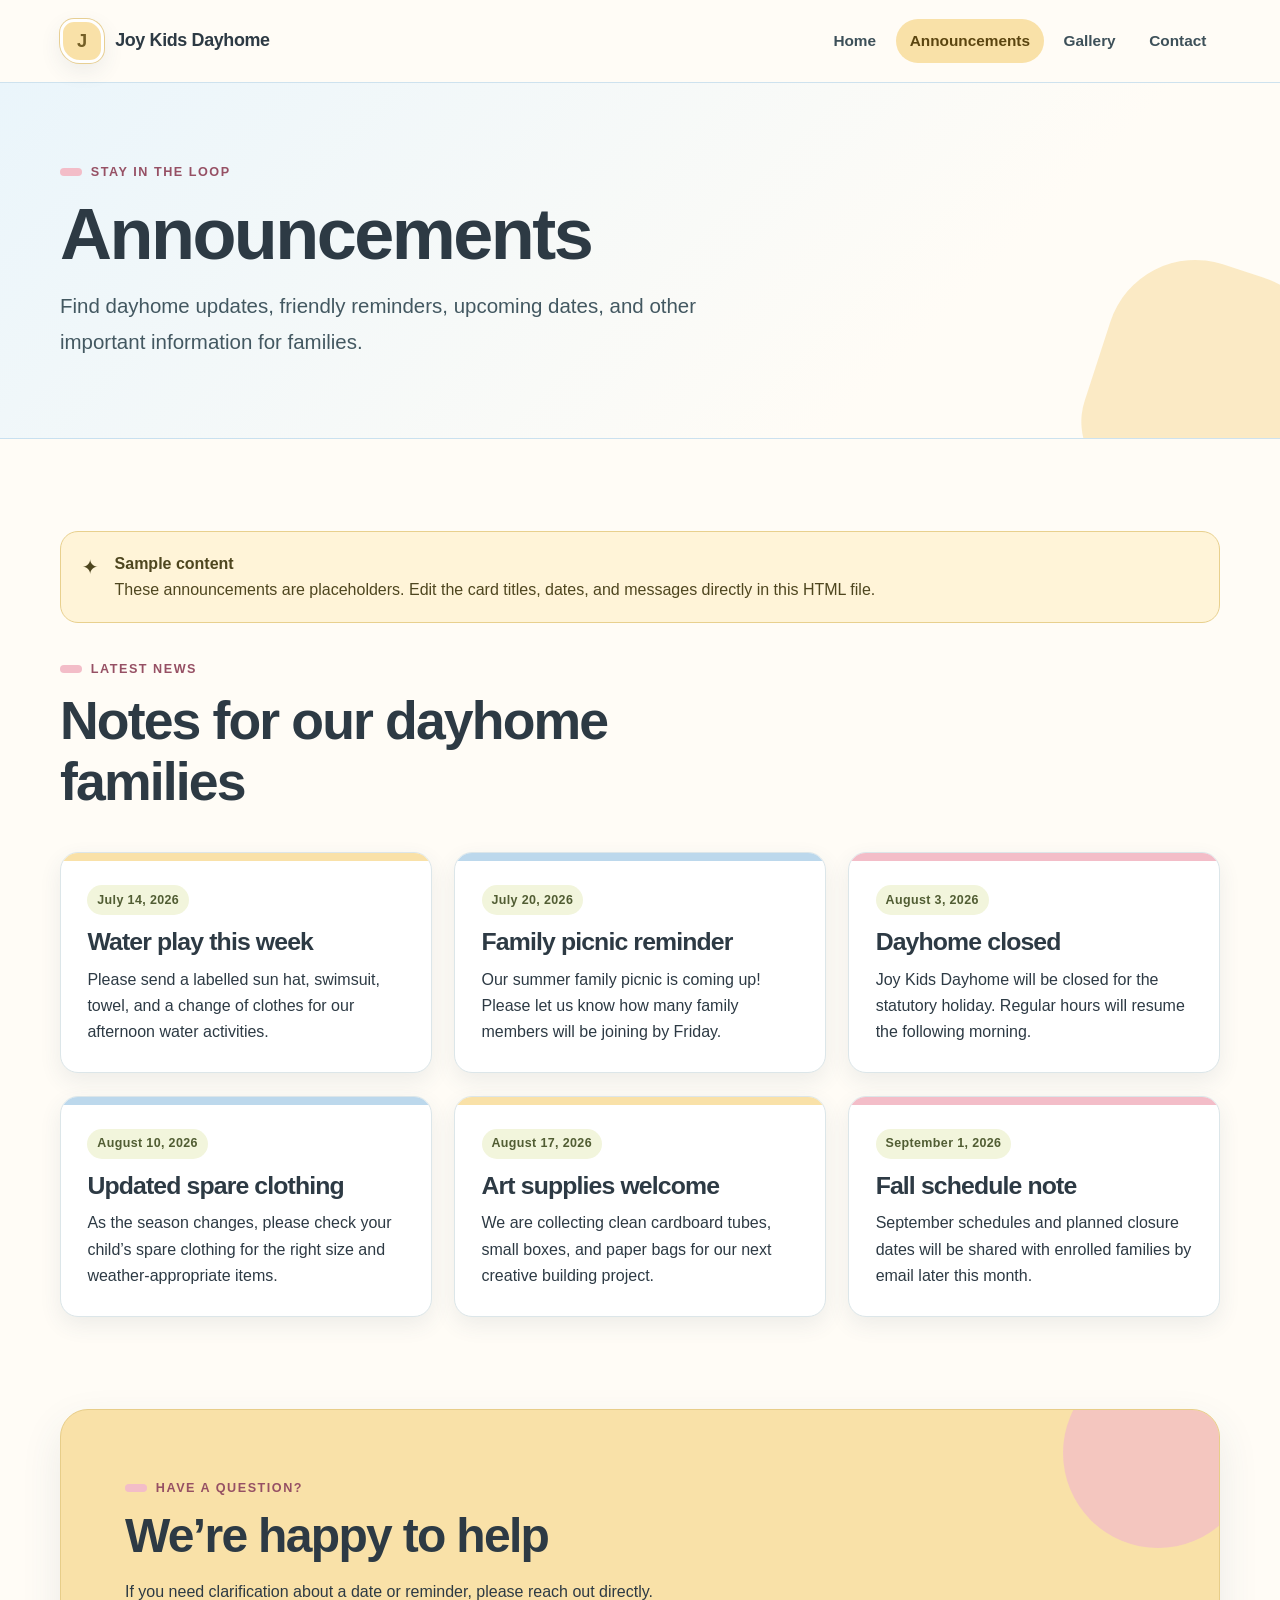
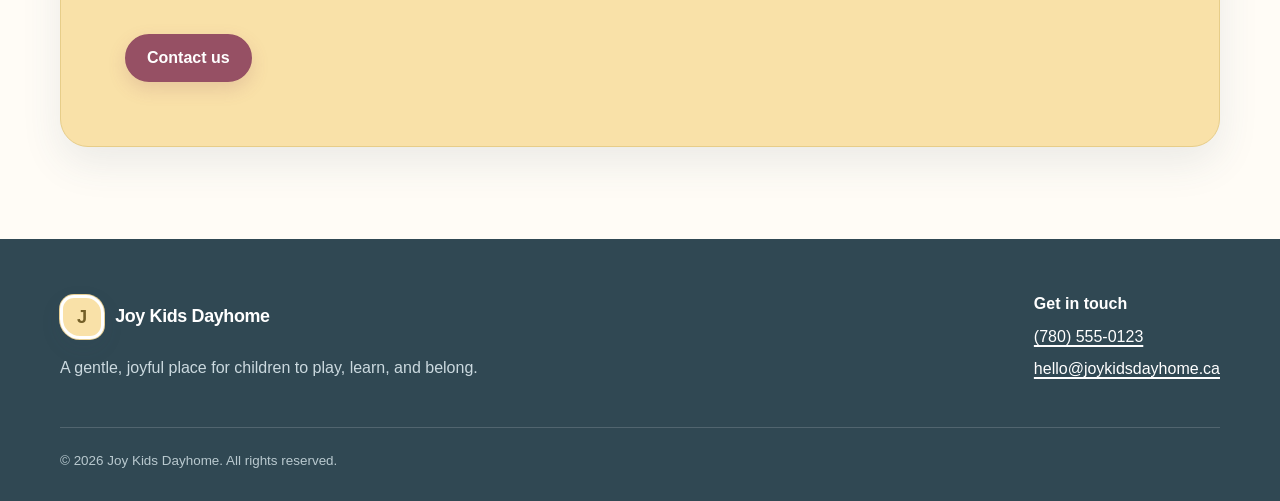
==== announcements.html @ 13f2bf7b "Initial commit for dayhome website" ====
<!doctype html>
<html lang="en">
  <head>
    <meta charset="utf-8">
    <meta name="viewport" content="width=device-width, initial-scale=1">
    <meta name="description" content="Updates, reminders, and important information from Joy Kids Dayhome.">
    <title>Announcements | Joy Kids Dayhome</title>
    <link rel="stylesheet" href="assets/css/style.css">
    <script src="assets/js/main.js" defer></script>
  </head>
  <body data-page="announcements">
    <a class="skip-link" href="#main-content">Skip to main content</a>

    <header class="site-header">
      <div class="container nav-wrap">
        <a class="brand" href="index.html" aria-label="Joy Kids Dayhome home">
          <span class="brand-mark" aria-hidden="true">J</span>
          <span class="brand-text">Joy Kids Dayhome</span>
        </a>
        <button class="menu-toggle" type="button" aria-expanded="false" aria-controls="site-navigation" aria-label="Open navigation menu">
          <span class="menu-line" aria-hidden="true"></span>
          <span class="menu-line" aria-hidden="true"></span>
          <span class="menu-line" aria-hidden="true"></span>
        </button>
        <nav class="site-nav" id="site-navigation" aria-label="Main navigation">
          <ul>
            <li><a href="index.html" data-page="home">Home</a></li>
            <li><a href="announcements.html" data-page="announcements">Announcements</a></li>
            <li><a href="gallery.html" data-page="gallery">Gallery</a></li>
            <li><a href="contact.html" data-page="contact">Contact</a></li>
          </ul>
        </nav>
      </div>
    </header>

    <main id="main-content">
      <header class="page-hero">
        <div class="container">
          <p class="eyebrow">Stay in the loop</p>
          <h1>Announcements</h1>
          <p class="lead">Find dayhome updates, friendly reminders, upcoming dates, and other important information for families.</p>
        </div>
      </header>

      <section class="section" aria-labelledby="updates-heading">
        <div class="container">
          <div class="notice-bar">
            <span class="notice-symbol" aria-hidden="true">✦</span>
            <div>
              <strong>Sample content</strong>
              <p>These announcements are placeholders. Edit the card titles, dates, and messages directly in this HTML file.</p>
            </div>
          </div>

          <div class="section-heading">
            <p class="eyebrow">Latest news</p>
            <h2 id="updates-heading">Notes for our dayhome families</h2>
          </div>

          <!-- ANNOUNCEMENTS: Copy an entire article below to add a new card. -->
          <div class="announcements-grid">
            <article class="card announcement-card">
              <time class="announcement-date" datetime="2026-07-14">July 14, 2026</time>
              <h3>Water play this week</h3>
              <p>Please send a labelled sun hat, swimsuit, towel, and a change of clothes for our afternoon water activities.</p>
            </article>

            <article class="card announcement-card">
              <time class="announcement-date" datetime="2026-07-20">July 20, 2026</time>
              <h3>Family picnic reminder</h3>
              <p>Our summer family picnic is coming up! Please let us know how many family members will be joining by Friday.</p>
            </article>

            <article class="card announcement-card">
              <time class="announcement-date" datetime="2026-08-03">August 3, 2026</time>
              <h3>Dayhome closed</h3>
              <p>Joy Kids Dayhome will be closed for the statutory holiday. Regular hours will resume the following morning.</p>
            </article>

            <article class="card announcement-card">
              <time class="announcement-date" datetime="2026-08-10">August 10, 2026</time>
              <h3>Updated spare clothing</h3>
              <p>As the season changes, please check your child’s spare clothing for the right size and weather-appropriate items.</p>
            </article>

            <article class="card announcement-card">
              <time class="announcement-date" datetime="2026-08-17">August 17, 2026</time>
              <h3>Art supplies welcome</h3>
              <p>We are collecting clean cardboard tubes, small boxes, and paper bags for our next creative building project.</p>
            </article>

            <article class="card announcement-card">
              <time class="announcement-date" datetime="2026-09-01">September 1, 2026</time>
              <h3>Fall schedule note</h3>
              <p>September schedules and planned closure dates will be shared with enrolled families by email later this month.</p>
            </article>
          </div>
        </div>
      </section>

      <section class="cta" aria-labelledby="announcement-cta-heading">
        <div class="container">
          <div class="cta-box">
            <div class="cta-content">
              <p class="eyebrow">Have a question?</p>
              <h2 id="announcement-cta-heading">We’re happy to help</h2>
              <p>If you need clarification about a date or reminder, please reach out directly.</p>
              <div class="button-row"><a class="button" href="contact.html">Contact us</a></div>
            </div>
          </div>
        </div>
      </section>
    </main>

    <footer class="site-footer">
      <div class="container">
        <div class="footer-main">
          <div>
            <a class="brand footer-brand" href="index.html"><span class="brand-mark" aria-hidden="true">J</span><span>Joy Kids Dayhome</span></a>
            <p class="footer-tagline">A gentle, joyful place for children to play, learn, and belong.</p>
          </div>
          <div class="footer-contact">
            <h2>Get in touch</h2>
            <p><a href="tel:+17805550123">(780) 555-0123</a></p>
            <p><a href="mailto:hello@joykidsdayhome.ca">hello@joykidsdayhome.ca</a></p>
          </div>
        </div>
        <div class="footer-bottom"><p>&copy; <span data-current-year>2026</span> Joy Kids Dayhome. All rights reserved.</p></div>
      </div>
    </footer>
  </body>
</html>
---- assets/css/style.css ----
/* ================================================================
   Joy Kids Dayhome — shared styles
   Edit the colour variables below to update the site palette.
   ================================================================ */

:root {
  --yellow: #f9e1a8;
  --yellow-light: #fff4d8;
  --blue: #bcd8ec;
  --blue-light: #eaf5fb;
  --blue-dark: #2f6886;
  --pink: #f3bdc8;
  --pink-light: #fce9ed;
  --pink-dark: #965064;
  --cream: #fffcf6;
  --white: #ffffff;
  --ink: #2d3a44;
  --muted: #586a74;
  --border: #dce6e9;
  --shadow: 0 16px 40px rgba(54, 83, 98, 0.1);
  --shadow-small: 0 8px 22px rgba(54, 83, 98, 0.09);
  --radius-large: 28px;
  --radius: 18px;
  --container: 1160px;
}

/* Base and accessibility */
*,
*::before,
*::after {
  box-sizing: border-box;
}

html {
  scroll-behavior: smooth;
}

body {
  margin: 0;
  color: var(--ink);
  background: var(--cream);
  font-family: Arial, Helvetica, system-ui, sans-serif;
  font-size: 1rem;
  line-height: 1.65;
  -webkit-font-smoothing: antialiased;
}

body.menu-open {
  overflow: hidden;
}

img {
  display: block;
  max-width: 100%;
}

a {
  color: var(--blue-dark);
  text-decoration-thickness: 2px;
  text-underline-offset: 3px;
}

button,
input,
textarea {
  font: inherit;
}

button,
a {
  -webkit-tap-highlight-color: transparent;
}

:focus-visible {
  outline: 3px solid #bd6f84;
  outline-offset: 4px;
}

.skip-link {
  position: fixed;
  z-index: 1000;
  top: 10px;
  left: 10px;
  padding: 0.7rem 1rem;
  color: var(--white);
  background: var(--ink);
  border-radius: 10px;
  transform: translateY(-150%);
  transition: transform 160ms ease;
}

.skip-link:focus {
  transform: translateY(0);
}

.container {
  width: min(calc(100% - 2rem), var(--container));
  margin-inline: auto;
}

.section {
  padding: 5.75rem 0;
}

.section-sm {
  padding: 4rem 0;
}

.section-blue {
  background: var(--blue-light);
}

.section-yellow {
  background: var(--yellow-light);
}

.eyebrow {
  display: inline-flex;
  align-items: center;
  gap: 0.55rem;
  margin: 0 0 0.8rem;
  color: var(--pink-dark);
  font-size: 0.79rem;
  font-weight: 800;
  letter-spacing: 0.12em;
  line-height: 1.3;
  text-transform: uppercase;
}

.eyebrow::before {
  width: 22px;
  height: 8px;
  background: var(--pink);
  border-radius: 99px;
  content: "";
}

h1,
h2,
h3 {
  margin-top: 0;
  color: var(--ink);
  font-weight: 800;
  letter-spacing: -0.035em;
  line-height: 1.14;
}

h1 {
  margin-bottom: 1.25rem;
  font-size: clamp(2.7rem, 7vw, 5.4rem);
}

h2 {
  margin-bottom: 1rem;
  font-size: clamp(2rem, 4.5vw, 3.35rem);
}

h3 {
  margin-bottom: 0.65rem;
  font-size: clamp(1.24rem, 2.3vw, 1.55rem);
}

p {
  margin-top: 0;
}

.lead {
  max-width: 680px;
  color: #435861;
  font-size: clamp(1.08rem, 2vw, 1.28rem);
  line-height: 1.75;
}

.section-heading {
  max-width: 720px;
  margin-bottom: 2.5rem;
}

.section-heading p:last-child,
.card p:last-child,
.content-copy p:last-child {
  margin-bottom: 0;
}

/* Buttons */
.button-row {
  display: flex;
  flex-wrap: wrap;
  gap: 0.85rem;
  margin-top: 1.75rem;
}

.button {
  display: inline-flex;
  min-height: 48px;
  align-items: center;
  justify-content: center;
  padding: 0.78rem 1.25rem;
  color: var(--white);
  background: var(--pink-dark);
  border: 2px solid var(--pink-dark);
  border-radius: 999px;
  box-shadow: 0 7px 18px rgba(150, 80, 100, 0.18);
  font-weight: 800;
  line-height: 1.2;
  text-decoration: none;
  transition: transform 160ms ease, box-shadow 160ms ease, background 160ms ease;
}

.button:hover {
  background: #854356;
  border-color: #854356;
  box-shadow: 0 10px 24px rgba(150, 80, 100, 0.24);
  transform: translateY(-2px);
}

.button-secondary {
  color: var(--blue-dark);
  background: var(--white);
  border-color: var(--blue);
  box-shadow: none;
}

.button-secondary:hover {
  color: var(--ink);
  background: var(--blue-light);
  border-color: #8dbbd7;
}

.text-link {
  display: inline-flex;
  align-items: center;
  gap: 0.45rem;
  font-weight: 800;
}

.text-link::after {
  content: "→";
  transition: transform 160ms ease;
}

.text-link:hover::after {
  transform: translateX(4px);
}

/* Shared site header */
.site-header {
  position: relative;
  z-index: 100;
  background: rgba(255, 252, 246, 0.97);
  border-bottom: 1px solid rgba(188, 216, 236, 0.72);
}

.nav-wrap {
  display: flex;
  min-height: 82px;
  align-items: center;
  justify-content: space-between;
  gap: 2rem;
}

.brand {
  display: inline-flex;
  align-items: center;
  gap: 0.7rem;
  color: var(--ink);
  font-size: 1.12rem;
  font-weight: 800;
  letter-spacing: -0.02em;
  text-decoration: none;
}

.brand-mark {
  display: grid;
  width: 44px;
  height: 44px;
  place-items: center;
  color: #745f27;
  background: var(--yellow);
  border: 3px solid var(--white);
  border-radius: 14px 18px 14px 20px;
  box-shadow: 0 0 0 1px #e7cf94, var(--shadow-small);
  font-size: 1.14rem;
}

.site-nav ul {
  display: flex;
  align-items: center;
  gap: 0.4rem;
  margin: 0;
  padding: 0;
  list-style: none;
}

.site-nav a {
  display: block;
  padding: 0.58rem 0.85rem;
  color: #3d5059;
  border-radius: 999px;
  font-size: 0.96rem;
  font-weight: 700;
  text-decoration: none;
  transition: background 150ms ease, color 150ms ease;
}

.site-nav a:hover {
  color: var(--ink);
  background: var(--blue-light);
}

.site-nav a[aria-current="page"] {
  color: #5b4510;
  background: var(--yellow);
}

.menu-toggle {
  display: none;
  width: 46px;
  height: 46px;
  padding: 10px;
  background: var(--white);
  border: 1px solid var(--border);
  border-radius: 13px;
  cursor: pointer;
}

.menu-line {
  display: block;
  width: 100%;
  height: 2px;
  margin: 5px 0;
  background: var(--ink);
  border-radius: 99px;
  transition: transform 180ms ease, opacity 180ms ease;
}

.menu-toggle[aria-expanded="true"] .menu-line:nth-child(1) {
  transform: translateY(7px) rotate(45deg);
}

.menu-toggle[aria-expanded="true"] .menu-line:nth-child(2) {
  opacity: 0;
}

.menu-toggle[aria-expanded="true"] .menu-line:nth-child(3) {
  transform: translateY(-7px) rotate(-45deg);
}

/* Home hero */
.hero {
  position: relative;
  overflow: hidden;
  padding: 5.5rem 0 6.5rem;
  background:
    radial-gradient(circle at 7% 20%, rgba(243, 189, 200, 0.45) 0 7%, transparent 7.2%),
    radial-gradient(circle at 95% 83%, rgba(249, 225, 168, 0.7) 0 11%, transparent 11.2%),
    linear-gradient(135deg, var(--cream) 16%, var(--blue-light) 100%);
}

.hero-grid {
  display: grid;
  align-items: center;
  gap: clamp(2.5rem, 6vw, 6rem);
  grid-template-columns: 1.08fr 0.92fr;
}

.hero-copy {
  position: relative;
  z-index: 2;
}

.hero-copy h1 span {
  position: relative;
  display: inline-block;
}

.hero-copy h1 span::after {
  position: absolute;
  z-index: -1;
  right: -0.05em;
  bottom: 0.08em;
  left: -0.05em;
  height: 0.22em;
  background: var(--yellow);
  border-radius: 99px;
  content: "";
  transform: rotate(-1deg);
}

.trust-list {
  display: flex;
  flex-wrap: wrap;
  gap: 0.6rem;
  margin: 1.7rem 0 0;
  padding: 0;
  list-style: none;
}

.trust-list li {
  padding: 0.48rem 0.75rem;
  color: #3d555f;
  background: rgba(255, 255, 255, 0.8);
  border: 1px solid rgba(188, 216, 236, 0.9);
  border-radius: 999px;
  font-size: 0.87rem;
  font-weight: 700;
}

.hero-visual {
  position: relative;
  min-height: 450px;
}

.hero-panel {
  position: absolute;
  inset: 28px 20px 20px 25px;
  overflow: hidden;
  padding: clamp(2rem, 5vw, 3.2rem);
  background: var(--white);
  border: 1px solid rgba(188, 216, 236, 0.72);
  border-radius: 44% 56% 49% 51% / 38% 43% 57% 62%;
  box-shadow: var(--shadow);
}

.hero-sun {
  width: 112px;
  height: 112px;
  margin: 5px auto 2.2rem;
  background: var(--yellow);
  border: 12px solid var(--yellow-light);
  border-radius: 50%;
  box-shadow: 0 0 0 2px #ebd28f;
}

.hero-house {
  position: relative;
  width: min(100%, 270px);
  min-height: 180px;
  margin: auto;
  padding: 2.5rem 1.6rem 1.5rem;
  text-align: center;
  background: var(--blue);
  border-radius: 26px 26px 20px 20px;
}

.hero-house::before {
  position: absolute;
  top: -53px;
  left: 50%;
  width: 145px;
  height: 105px;
  background: var(--pink);
  border-radius: 28px 8px 10px 8px;
  content: "";
  transform: translateX(-50%) rotate(45deg);
}

.hero-house::after {
  position: absolute;
  right: 0;
  bottom: 0;
  left: 0;
  height: 40%;
  background: rgba(255, 255, 255, 0.26);
  border-radius: 50% 50% 20px 20px;
  content: "";
}

.house-label {
  position: relative;
  z-index: 2;
  display: inline-block;
  padding: 0.7rem 1rem;
  color: var(--ink);
  background: var(--white);
  border-radius: 14px;
  box-shadow: var(--shadow-small);
  font-size: 0.95rem;
  font-weight: 800;
}

.floating-note {
  position: absolute;
  z-index: 3;
  right: 0;
  bottom: 14px;
  width: min(220px, 58%);
  padding: 1rem 1.1rem;
  color: #4d421e;
  background: var(--yellow-light);
  border: 1px solid #ead291;
  border-radius: var(--radius);
  box-shadow: var(--shadow-small);
  font-size: 0.88rem;
  font-weight: 700;
  transform: rotate(2deg);
}

.floating-heart {
  position: absolute;
  z-index: 3;
  top: 0;
  right: 42px;
  display: grid;
  width: 70px;
  height: 70px;
  place-items: center;
  color: #7b3f51;
  background: var(--pink-light);
  border: 1px solid var(--pink);
  border-radius: 22px 28px 20px 28px;
  box-shadow: var(--shadow-small);
  font-size: 1.7rem;
  transform: rotate(6deg);
}

/* Cards and layouts */
.three-grid,
.announcements-grid,
.album-grid {
  display: grid;
  gap: 1.4rem;
  grid-template-columns: repeat(3, 1fr);
}

.card {
  padding: 1.65rem;
  background: var(--white);
  border: 1px solid var(--border);
  border-radius: var(--radius);
  box-shadow: var(--shadow-small);
}

.value-card {
  position: relative;
  overflow: hidden;
  padding-top: 2rem;
}

.value-card::before {
  position: absolute;
  top: 0;
  right: 0;
  left: 0;
  height: 7px;
  background: var(--blue);
  content: "";
}

.value-card:nth-child(2)::before {
  background: var(--yellow);
}

.value-card:nth-child(3)::before {
  background: var(--pink);
}

.card-icon {
  display: grid;
  width: 52px;
  height: 52px;
  margin-bottom: 1.2rem;
  place-items: center;
  color: #3d5d6e;
  background: var(--blue-light);
  border-radius: 16px 20px 16px 20px;
  font-size: 1.35rem;
}

.value-card:nth-child(2) .card-icon {
  color: #71591f;
  background: var(--yellow-light);
}

.value-card:nth-child(3) .card-icon {
  color: #7e4656;
  background: var(--pink-light);
}

.split {
  display: grid;
  align-items: center;
  gap: clamp(2.5rem, 7vw, 6.5rem);
  grid-template-columns: repeat(2, minmax(0, 1fr));
}

.split-reverse .visual-placeholder {
  order: 2;
}

.visual-placeholder {
  position: relative;
  min-height: 420px;
  overflow: hidden;
  background: var(--blue);
  border: 10px solid var(--white);
  border-radius: var(--radius-large);
  box-shadow: var(--shadow);
}

.visual-placeholder.caretaker {
  background:
    radial-gradient(circle at 52% 35%, var(--yellow) 0 14%, transparent 14.5%),
    radial-gradient(ellipse at 50% 76%, var(--pink) 0 31%, transparent 31.5%),
    linear-gradient(145deg, var(--blue-light), var(--blue));
}

.visual-placeholder.home-space {
  background:
    linear-gradient(90deg, transparent 49%, rgba(255, 255, 255, 0.5) 49% 51%, transparent 51%),
    linear-gradient(0deg, transparent 49%, rgba(255, 255, 255, 0.5) 49% 51%, transparent 51%),
    linear-gradient(145deg, var(--yellow-light), var(--yellow));
  background-size: 100% 100%, 100% 100%, 100% 100%;
}

.visual-label {
  position: absolute;
  right: 1.4rem;
  bottom: 1.4rem;
  left: 1.4rem;
  padding: 1.1rem;
  color: var(--ink);
  background: rgba(255, 255, 255, 0.92);
  border-radius: 15px;
  box-shadow: var(--shadow-small);
  text-align: center;
}

.visual-label strong,
.visual-label span {
  display: block;
}

.visual-label span {
  color: var(--muted);
  font-size: 0.87rem;
}

.check-list {
  display: grid;
  gap: 0.75rem;
  margin: 1.35rem 0 0;
  padding: 0;
  list-style: none;
}

.check-list li {
  position: relative;
  padding-left: 1.8rem;
  color: #435861;
}

.check-list li::before {
  position: absolute;
  top: 0.15em;
  left: 0;
  display: grid;
  width: 1.25rem;
  height: 1.25rem;
  place-items: center;
  color: #48651f;
  background: #e6f0ce;
  border-radius: 50%;
  content: "✓";
  font-size: 0.75rem;
  font-weight: 900;
}

/* Inner page hero */
.page-hero {
  position: relative;
  overflow: hidden;
  padding: 4.7rem 0 4.9rem;
  background: linear-gradient(135deg, var(--blue-light), var(--cream) 72%);
  border-bottom: 1px solid rgba(188, 216, 236, 0.72);
}

.page-hero::after {
  position: absolute;
  right: -55px;
  bottom: -70px;
  width: 240px;
  height: 240px;
  background: var(--yellow);
  border-radius: 45% 55% 66% 34%;
  content: "";
  opacity: 0.62;
  transform: rotate(18deg);
}

.page-hero .container {
  position: relative;
  z-index: 2;
}

.page-hero h1 {
  margin-bottom: 0.8rem;
  font-size: clamp(2.5rem, 6vw, 4.5rem);
}

.page-hero .lead {
  margin-bottom: 0;
}

/* Announcements */
.announcement-card {
  position: relative;
  overflow: hidden;
  padding-top: 2rem;
}

.announcement-card::before {
  position: absolute;
  top: 0;
  left: 0;
  width: 100%;
  height: 8px;
  background: var(--yellow);
  content: "";
}

.announcement-card:nth-child(2n)::before {
  background: var(--blue);
}

.announcement-card:nth-child(3n)::before {
  background: var(--pink);
}

.announcement-date,
.album-date {
  display: inline-block;
  margin-bottom: 0.8rem;
  padding: 0.3rem 0.62rem;
  color: #515d33;
  background: #f2f5dc;
  border-radius: 999px;
  font-size: 0.78rem;
  font-weight: 800;
  letter-spacing: 0.03em;
}

.notice-bar {
  display: flex;
  align-items: flex-start;
  gap: 1rem;
  margin-bottom: 2rem;
  padding: 1.15rem 1.3rem;
  color: #4e461f;
  background: var(--yellow-light);
  border: 1px solid #e8d08e;
  border-radius: var(--radius);
}

.notice-bar strong {
  display: block;
}

.notice-bar p {
  margin-bottom: 0;
}

.notice-symbol {
  flex: 0 0 auto;
  font-size: 1.25rem;
}

/* Gallery */
.album-card {
  overflow: hidden;
  padding: 0;
  transition: transform 180ms ease, box-shadow 180ms ease;
}

.album-card:hover {
  box-shadow: 0 18px 42px rgba(54, 83, 98, 0.16);
  transform: translateY(-5px);
}

.album-cover {
  position: relative;
  overflow: hidden;
  aspect-ratio: 4 / 3;
  background: var(--blue-light);
}

.album-cover img {
  width: 100%;
  height: 100%;
  object-fit: cover;
  transition: transform 400ms ease;
}

.album-card:hover .album-cover img {
  transform: scale(1.035);
}

.album-cover::after {
  position: absolute;
  inset: 0;
  background: linear-gradient(to top, rgba(45, 58, 68, 0.16), transparent 45%);
  content: "";
}

.album-content {
  padding: 1.45rem;
}

.album-content h2 {
  margin-bottom: 0.6rem;
  font-size: 1.5rem;
}

.album-content p {
  color: var(--muted);
}

.album-card-link {
  color: inherit;
  text-decoration: none;
}

.album-card-link:focus-visible {
  display: block;
  border-radius: var(--radius);
}

.photo-grid {
  display: grid;
  gap: 1.15rem;
  grid-template-columns: repeat(3, minmax(0, 1fr));
}

.photo-card {
  margin: 0;
  overflow: hidden;
  background: var(--white);
  border: 1px solid var(--border);
  border-radius: var(--radius);
  box-shadow: var(--shadow-small);
}

.photo-frame {
  position: relative;
  aspect-ratio: 4 / 3;
  overflow: hidden;
  background: var(--blue-light);
}

.photo-frame img {
  width: 100%;
  height: 100%;
  object-fit: cover;
}

.photo-frame::after {
  position: absolute;
  inset: auto 0 0;
  padding: 1.9rem 1rem 0.8rem;
  color: var(--white);
  background: linear-gradient(to top, rgba(40, 58, 67, 0.82), transparent);
  content: attr(data-label);
  font-size: 0.87rem;
  font-weight: 800;
}

.photo-card figcaption {
  padding: 0.85rem 1rem 1rem;
  color: var(--muted);
  font-size: 0.88rem;
}

.gallery-intro {
  display: flex;
  align-items: center;
  justify-content: space-between;
  gap: 1.5rem;
  margin-bottom: 2.2rem;
}

.gallery-intro .button {
  flex: 0 0 auto;
}

/* Contact */
.contact-grid {
  display: grid;
  align-items: start;
  gap: 2rem;
  grid-template-columns: 0.8fr 1.2fr;
}

.contact-details,
.contact-form-wrap {
  padding: clamp(1.5rem, 4vw, 2.3rem);
}

.contact-details {
  color: var(--ink);
  background: var(--blue);
  border-color: #a9cadf;
}

.contact-list {
  display: grid;
  gap: 0.9rem;
  margin: 1.5rem 0 0;
  padding: 0;
  list-style: none;
}

.contact-item {
  display: flex;
  align-items: flex-start;
  gap: 0.9rem;
  padding: 1rem;
  background: rgba(255, 255, 255, 0.74);
  border-radius: 14px;
}

.contact-item-icon {
  display: grid;
  width: 36px;
  height: 36px;
  flex: 0 0 auto;
  place-items: center;
  background: var(--white);
  border-radius: 11px;
}

.contact-item strong,
.contact-item span,
.contact-item a {
  display: block;
}

.contact-item span {
  color: #4a5e68;
  font-size: 0.86rem;
}

.contact-item a {
  color: var(--ink);
  font-weight: 800;
}

.form-grid {
  display: grid;
  gap: 1.05rem;
  grid-template-columns: repeat(2, minmax(0, 1fr));
}

.form-field {
  display: grid;
  gap: 0.4rem;
}

.form-field-full {
  grid-column: 1 / -1;
}

label {
  color: #40545e;
  font-size: 0.9rem;
  font-weight: 800;
}

input,
textarea {
  width: 100%;
  padding: 0.78rem 0.9rem;
  color: var(--ink);
  background: var(--white);
  border: 1px solid #bac9cf;
  border-radius: 12px;
}

textarea {
  min-height: 150px;
  resize: vertical;
}

input:focus,
textarea:focus {
  border-color: var(--blue-dark);
  outline: 3px solid rgba(188, 216, 236, 0.7);
}

.form-note {
  margin: 1rem 0 1.2rem;
  padding: 0.8rem 1rem;
  color: #66531e;
  background: var(--yellow-light);
  border-left: 4px solid #cfac50;
  border-radius: 0 10px 10px 0;
  font-size: 0.86rem;
}

.form-status {
  min-height: 1.5em;
  margin: 0.75rem 0 0;
  color: var(--pink-dark);
  font-size: 0.9rem;
  font-weight: 700;
}

/* Call to action */
.cta {
  padding: 0 0 5.75rem;
}

.cta-box {
  position: relative;
  overflow: hidden;
  padding: clamp(2rem, 6vw, 4rem);
  background: var(--yellow);
  border: 1px solid #e7cd89;
  border-radius: var(--radius-large);
  box-shadow: var(--shadow);
}

.cta-box::after {
  position: absolute;
  top: -52px;
  right: -34px;
  width: 190px;
  height: 190px;
  background: var(--pink);
  border-radius: 50%;
  content: "";
  opacity: 0.72;
}

.cta-content {
  position: relative;
  z-index: 2;
  max-width: 720px;
}

.cta h2 {
  font-size: clamp(1.9rem, 4vw, 3rem);
}

.cta p {
  max-width: 620px;
}

/* Footer */
.site-footer {
  padding: 3.5rem 0 1.8rem;
  color: #dce8ed;
  background: #304853;
}

.footer-main {
  display: grid;
  align-items: start;
  gap: 2rem;
  padding-bottom: 2.4rem;
  grid-template-columns: 1.4fr 1fr;
}

.footer-brand {
  color: var(--white);
}

.footer-brand .brand-mark {
  color: #745f27;
}

.footer-tagline {
  max-width: 500px;
  margin: 1rem 0 0;
  color: #cbd9df;
}

.footer-contact {
  justify-self: end;
}

.footer-contact h2 {
  margin-bottom: 0.7rem;
  color: var(--white);
  font-size: 1rem;
  letter-spacing: 0;
}

.footer-contact p {
  margin-bottom: 0.35rem;
}

.footer-contact a {
  color: var(--white);
}

.footer-bottom {
  padding-top: 1.4rem;
  border-top: 1px solid rgba(255, 255, 255, 0.16);
  color: #b9c9cf;
  font-size: 0.84rem;
}

.footer-bottom p {
  margin: 0;
}

/* Responsive layout */
@media (max-width: 900px) {
  .hero-grid,
  .split,
  .contact-grid {
    grid-template-columns: 1fr;
  }

  .hero {
    padding-top: 4.5rem;
  }

  .hero-copy {
    max-width: 720px;
  }

  .hero-visual {
    width: min(100%, 580px);
    margin-inline: auto;
  }

  .three-grid,
  .announcements-grid,
  .album-grid {
    grid-template-columns: repeat(2, 1fr);
  }

  .split-reverse .visual-placeholder {
    order: 0;
  }

  .visual-placeholder {
    width: min(100%, 650px);
  }

  .contact-details {
    display: grid;
    gap: 1.5rem;
    grid-template-columns: 0.8fr 1.2fr;
  }

  .contact-list {
    margin-top: 0;
  }
}

@media (max-width: 760px) {
  .section {
    padding: 4.2rem 0;
  }

  .site-header {
    position: sticky;
    top: 0;
  }

  .nav-wrap {
    min-height: 72px;
  }

  .menu-toggle {
    display: block;
  }

  .site-nav {
    position: absolute;
    top: 72px;
    right: 0;
    left: 0;
    max-height: 0;
    overflow: hidden;
    background: var(--cream);
    border-bottom: 1px solid transparent;
    opacity: 0;
    visibility: hidden;
    transition: max-height 220ms ease, opacity 180ms ease, visibility 180ms ease;
  }

  .site-nav.is-open {
    max-height: 360px;
    border-bottom-color: var(--border);
    box-shadow: var(--shadow-small);
    opacity: 1;
    visibility: visible;
  }

  .site-nav ul {
    display: grid;
    gap: 0.35rem;
    width: min(calc(100% - 2rem), var(--container));
    margin-inline: auto;
    padding: 0.75rem 0 1.1rem;
  }

  .site-nav a {
    padding: 0.78rem 0.9rem;
    border-radius: 12px;
  }

  .hero {
    padding: 3.6rem 0 4.8rem;
  }

  .hero-visual {
    min-height: 390px;
  }

  .hero-panel {
    inset: 20px 10px 20px 10px;
  }

  .hero-sun {
    width: 92px;
    height: 92px;
  }

  .hero-house {
    width: min(90%, 245px);
  }

  .floating-heart {
    right: 10px;
    width: 58px;
    height: 58px;
  }

  .page-hero {
    padding: 3.7rem 0;
  }

  .three-grid,
  .announcements-grid,
  .album-grid,
  .photo-grid {
    grid-template-columns: repeat(2, minmax(0, 1fr));
  }

  .gallery-intro,
  .contact-details {
    display: block;
  }

  .gallery-intro .button {
    margin-top: 1rem;
  }

  .contact-list {
    margin-top: 1.5rem;
  }

  .footer-main {
    grid-template-columns: 1fr;
  }

  .footer-contact {
    justify-self: start;
  }
}

@media (max-width: 560px) {
  .container {
    width: min(calc(100% - 1.25rem), var(--container));
  }

  h1 {
    font-size: clamp(2.55rem, 14vw, 3.7rem);
  }

  .brand-text {
    font-size: 1rem;
  }

  .three-grid,
  .announcements-grid,
  .album-grid,
  .photo-grid,
  .form-grid {
    grid-template-columns: 1fr;
  }

  .hero-visual {
    min-height: 360px;
  }

  .hero-panel {
    padding: 2rem 1rem;
  }

  .floating-note {
    right: 6px;
    width: 190px;
  }

  .visual-placeholder {
    min-height: 340px;
  }

  .notice-bar {
    display: block;
  }

  .notice-symbol {
    display: block;
    margin-bottom: 0.4rem;
  }

  .button-row .button {
    width: 100%;
  }
}

@media (prefers-reduced-motion: reduce) {
  html {
    scroll-behavior: auto;
  }

  *,
  *::before,
  *::after {
    scroll-behavior: auto !important;
    transition-duration: 0.01ms !important;
  }
}
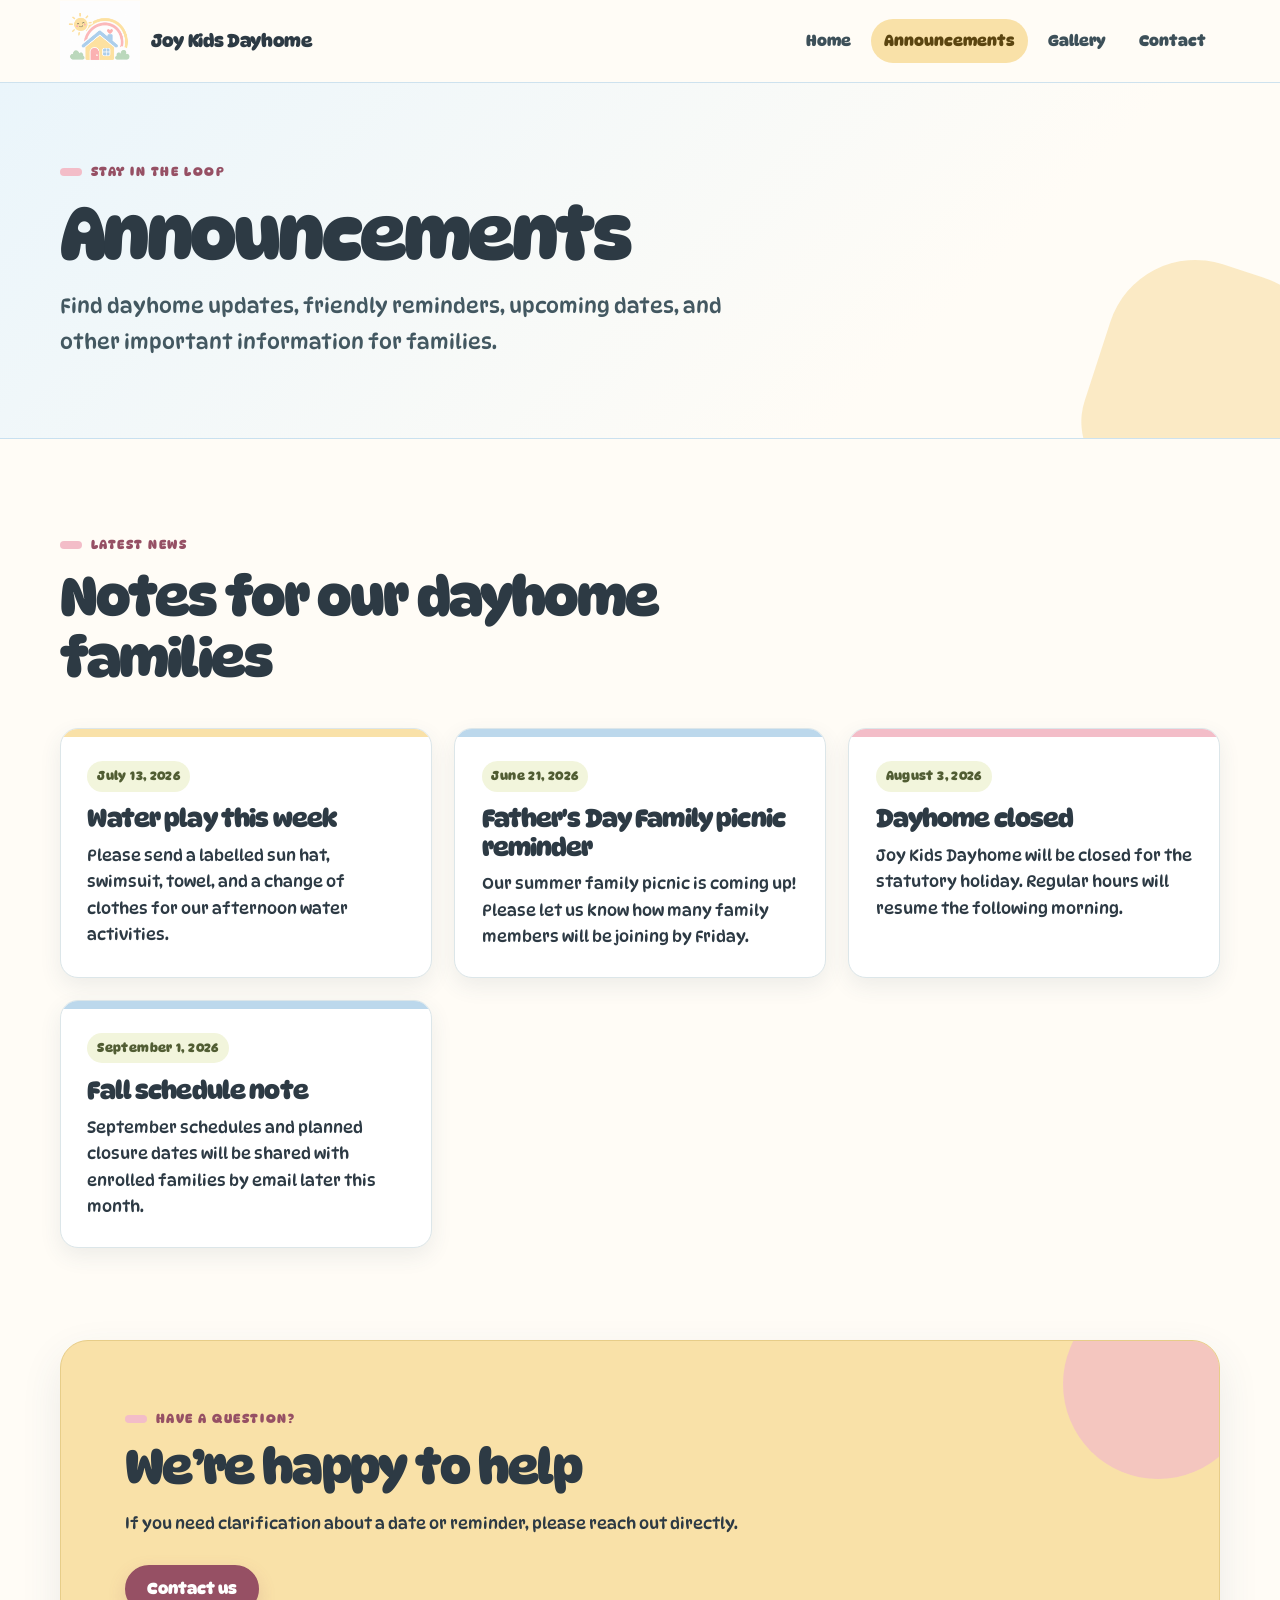
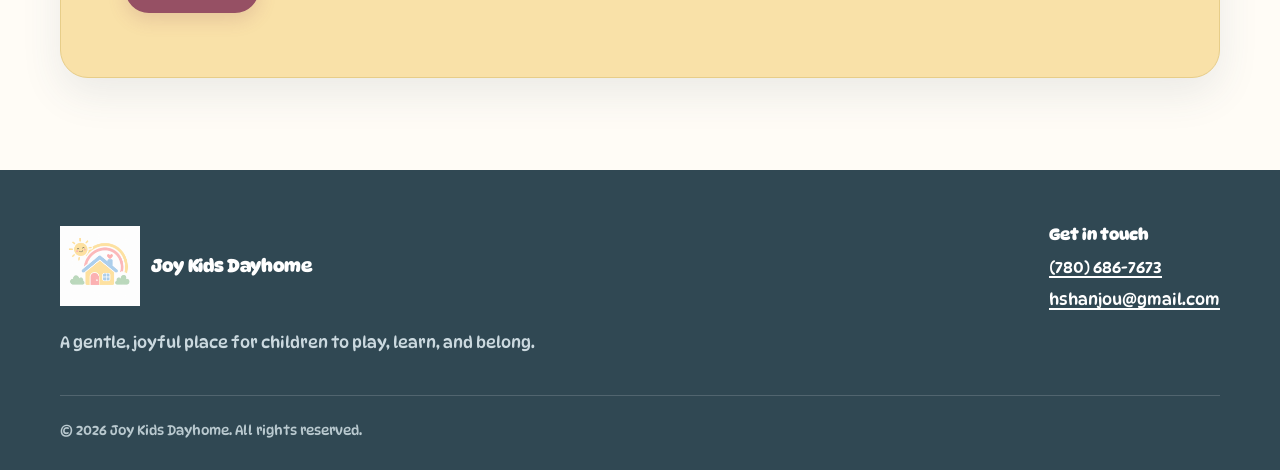
==== commit d21026b9: "font updates, contact information correction" ====
--- a/announcements.html
+++ b/announcements.html
@@ -5,16 +5,17 @@
     <meta name="viewport" content="width=device-width, initial-scale=1">
     <meta name="description" content="Updates, reminders, and important information from Joy Kids Dayhome.">
     <title>Announcements | Joy Kids Dayhome</title>
+    <link rel="preconnect" href="https://fonts.googleapis.com">
+    <link rel="preconnect" href="https://fonts.gstatic.com" crossorigin>
+    <link href="https://fonts.googleapis.com/css2?family=Cherry+Bomb+One&family=Chewy&family=DynaPuff:wght@400..700&display=swap" rel="stylesheet">
     <link rel="stylesheet" href="assets/css/style.css">
     <script src="assets/js/main.js" defer></script>
   </head>
   <body data-page="announcements">
-    <a class="skip-link" href="#main-content">Skip to main content</a>
-
     <header class="site-header">
       <div class="container nav-wrap">
         <a class="brand" href="index.html" aria-label="Joy Kids Dayhome home">
-          <span class="brand-mark" aria-hidden="true">J</span>
+          <img class="brand-logo" src="assets/images/dayhome_logo.png" alt="" aria-hidden="true" />
           <span class="brand-text">Joy Kids Dayhome</span>
         </a>
         <button class="menu-toggle" type="button" aria-expanded="false" aria-controls="site-navigation" aria-label="Open navigation menu">
@@ -44,13 +45,6 @@
 
       <section class="section" aria-labelledby="updates-heading">
         <div class="container">
-          <div class="notice-bar">
-            <span class="notice-symbol" aria-hidden="true">✦</span>
-            <div>
-              <strong>Sample content</strong>
-              <p>These announcements are placeholders. Edit the card titles, dates, and messages directly in this HTML file.</p>
-            </div>
-          </div>
 
           <div class="section-heading">
             <p class="eyebrow">Latest news</p>
@@ -60,14 +54,14 @@
           <!-- ANNOUNCEMENTS: Copy an entire article below to add a new card. -->
           <div class="announcements-grid">
             <article class="card announcement-card">
-              <time class="announcement-date" datetime="2026-07-14">July 14, 2026</time>
+              <time class="announcement-date" datetime="2026-07-13">July 13, 2026</time>
               <h3>Water play this week</h3>
               <p>Please send a labelled sun hat, swimsuit, towel, and a change of clothes for our afternoon water activities.</p>
             </article>
 
             <article class="card announcement-card">
-              <time class="announcement-date" datetime="2026-07-20">July 20, 2026</time>
-              <h3>Family picnic reminder</h3>
+              <time class="announcement-date" datetime="2026-06-21">June 21, 2026</time>
+              <h3>Father's Day Family picnic reminder</h3>
               <p>Our summer family picnic is coming up! Please let us know how many family members will be joining by Friday.</p>
             </article>
 
@@ -75,18 +69,6 @@
               <time class="announcement-date" datetime="2026-08-03">August 3, 2026</time>
               <h3>Dayhome closed</h3>
               <p>Joy Kids Dayhome will be closed for the statutory holiday. Regular hours will resume the following morning.</p>
-            </article>
-
-            <article class="card announcement-card">
-              <time class="announcement-date" datetime="2026-08-10">August 10, 2026</time>
-              <h3>Updated spare clothing</h3>
-              <p>As the season changes, please check your child’s spare clothing for the right size and weather-appropriate items.</p>
-            </article>
-
-            <article class="card announcement-card">
-              <time class="announcement-date" datetime="2026-08-17">August 17, 2026</time>
-              <h3>Art supplies welcome</h3>
-              <p>We are collecting clean cardboard tubes, small boxes, and paper bags for our next creative building project.</p>
             </article>
 
             <article class="card announcement-card">
@@ -116,16 +98,21 @@
       <div class="container">
         <div class="footer-main">
           <div>
-            <a class="brand footer-brand" href="index.html"><span class="brand-mark" aria-hidden="true">J</span><span>Joy Kids Dayhome</span></a>
+            <a class="brand footer-brand" href="index.html">
+              <img class="brand-logo" src="assets/images/dayhome_logo.png" alt="" aria-hidden="true" />
+              <span>Joy Kids Dayhome</span>
+            </a>
             <p class="footer-tagline">A gentle, joyful place for children to play, learn, and belong.</p>
           </div>
           <div class="footer-contact">
             <h2>Get in touch</h2>
-            <p><a href="tel:+17805550123">(780) 555-0123</a></p>
-            <p><a href="mailto:hello@joykidsdayhome.ca">hello@joykidsdayhome.ca</a></p>
+            <p><a href="tel:+17805550123">(780) 686-7673</a></p>
+            <p><a href="mailto:hello@joykidsdayhome.ca">hshanjou@gmail.com</a></p>
           </div>
         </div>
-        <div class="footer-bottom"><p>&copy; <span data-current-year>2026</span> Joy Kids Dayhome. All rights reserved.</p></div>
+        <div class="footer-bottom">
+          <p>&copy; <span data-current-year>2026</span> Joy Kids Dayhome. All rights reserved.</p>
+        </div>
       </div>
     </footer>
   </body>
--- a/assets/css/style.css
+++ b/assets/css/style.css
@@ -1,6 +1,5 @@
 /* ================================================================
    Joy Kids Dayhome — shared styles
-   Edit the colour variables below to update the site palette.
    ================================================================ */
 
 :root {
@@ -39,7 +38,7 @@
   margin: 0;
   color: var(--ink);
   background: var(--cream);
-  font-family: Arial, Helvetica, system-ui, sans-serif;
+  font-family: 'DynaPuff', Arial, Helvetica, system-ui, sans-serif;
   font-size: 1rem;
   line-height: 1.65;
   -webkit-font-smoothing: antialiased;
@@ -76,22 +75,8 @@
   outline-offset: 4px;
 }
 
-.skip-link {
-  position: fixed;
-  z-index: 1000;
-  top: 10px;
-  left: 10px;
-  padding: 0.7rem 1rem;
-  color: var(--white);
-  background: var(--ink);
-  border-radius: 10px;
-  transform: translateY(-150%);
-  transition: transform 160ms ease;
-}
-
-.skip-link:focus {
-  transform: translateY(0);
-}
+
+
 
 .container {
   width: min(calc(100% - 2rem), var(--container));
@@ -270,17 +255,11 @@
   text-decoration: none;
 }
 
-.brand-mark {
-  display: grid;
-  width: 44px;
-  height: 44px;
-  place-items: center;
-  color: #745f27;
-  background: var(--yellow);
-  border: 3px solid var(--white);
-  border-radius: 14px 18px 14px 20px;
-  box-shadow: 0 0 0 1px #e7cf94, var(--shadow-small);
-  font-size: 1.14rem;
+.brand-logo {
+  height: 80px;          
+  width: auto;           /* Keeps the image aspect ratio perfect so it doesn't stretch */
+  object-fit: contain;   
+  display: block;
 }
 
 .site-nav ul {
@@ -408,110 +387,131 @@
 
 .hero-visual {
   position: relative;
-  min-height: 450px;
-}
-
-.hero-panel {
+  min-height: 430px;
+  isolation: isolate;
+}
+
+.hero-card {
   position: absolute;
-  inset: 28px 20px 20px 25px;
+  z-index: 2;
+  inset: 24px 18px;
+  display: flex;
+  flex-direction: column;
+  justify-content: space-between;
   overflow: hidden;
-  padding: clamp(2rem, 5vw, 3.2rem);
-  background: var(--white);
-  border: 1px solid rgba(188, 216, 236, 0.72);
-  border-radius: 44% 56% 49% 51% / 38% 43% 57% 62%;
+  padding: clamp(1.6rem, 4vw, 2.4rem);
+  background:
+    linear-gradient(145deg, rgba(255, 255, 255, 0.98), rgba(255, 252, 246, 0.95));
+  border: 1px solid rgba(188, 216, 236, 0.85);
+  border-radius: 32px;
   box-shadow: var(--shadow);
 }
 
-.hero-sun {
-  width: 112px;
-  height: 112px;
-  margin: 5px auto 2.2rem;
-  background: var(--yellow);
-  border: 12px solid var(--yellow-light);
+.hero-card::after {
+  position: absolute;
+  z-index: -1;
+  top: -90px;
+  right: -80px;
+  width: 230px;
+  height: 230px;
+  background: var(--blue-light);
   border-radius: 50%;
-  box-shadow: 0 0 0 2px #ebd28f;
-}
-
-.hero-house {
-  position: relative;
-  width: min(100%, 270px);
-  min-height: 180px;
-  margin: auto;
-  padding: 2.5rem 1.6rem 1.5rem;
+  content: "";
+}
+
+.hero-card-header {
+  display: flex;
+  align-items: center;
+  justify-content: space-between;
+  gap: 1rem;
+}
+
+.hero-card-label {
+  color: var(--blue-dark);
+  font-size: 0.76rem;
+  font-weight: 800;
+  letter-spacing: 0.1em;
+  text-transform: uppercase;
+}
+
+.hero-card-sparkle {
+  display: grid;
+  flex: 0 0 auto;
+  width: 46px;
+  height: 46px;
+  color: #7b3f51;
+  background: var(--pink-light);
+  border-radius: 14px;
+  place-items: center;
+  font-size: 1.35rem;
+}
+
+.hero-card-message {
+  padding: 1.7rem 0;
+}
+
+.hero-card-icon {
+  display: grid;
+  width: 58px;
+  height: 58px;
+  margin-bottom: 1.1rem;
+  color: var(--pink-dark);
+  background: var(--yellow-light);
+  border-radius: 18px;
+  place-items: center;
+  font-size: 1.45rem;
+}
+
+.hero-card-message p {
+  max-width: 340px;
+  margin: 0;
+  font-size: clamp(1.25rem, 2.4vw, 1.65rem);
+  font-weight: 700;
+  line-height: 1.45;
+}
+
+.hero-highlights {
+  display: grid;
+  gap: 0.7rem;
+  grid-template-columns: repeat(3, 1fr);
+}
+
+.hero-highlights span {
+  padding: 0.9rem 0.7rem;
+  color: var(--muted);
+  background: var(--blue-light);
+  border-radius: 14px;
+  font-size: 0.76rem;
+  line-height: 1.35;
   text-align: center;
-  background: var(--blue);
-  border-radius: 26px 26px 20px 20px;
-}
-
-.hero-house::before {
+}
+
+.hero-highlights strong {
+  display: block;
+  color: var(--ink);
+  font-size: 0.9rem;
+}
+
+.hero-shape {
   position: absolute;
-  top: -53px;
-  left: 50%;
-  width: 145px;
-  height: 105px;
+  z-index: 1;
+  border-radius: 50%;
+}
+
+.hero-shape-pink {
+  top: 0;
+  right: 0;
+  width: 120px;
+  height: 120px;
   background: var(--pink);
-  border-radius: 28px 8px 10px 8px;
-  content: "";
-  transform: translateX(-50%) rotate(45deg);
-}
-
-.hero-house::after {
-  position: absolute;
-  right: 0;
+}
+
+.hero-shape-yellow {
   bottom: 0;
   left: 0;
-  height: 40%;
-  background: rgba(255, 255, 255, 0.26);
-  border-radius: 50% 50% 20px 20px;
-  content: "";
-}
-
-.house-label {
-  position: relative;
-  z-index: 2;
-  display: inline-block;
-  padding: 0.7rem 1rem;
-  color: var(--ink);
-  background: var(--white);
-  border-radius: 14px;
-  box-shadow: var(--shadow-small);
-  font-size: 0.95rem;
-  font-weight: 800;
-}
-
-.floating-note {
-  position: absolute;
-  z-index: 3;
-  right: 0;
-  bottom: 14px;
-  width: min(220px, 58%);
-  padding: 1rem 1.1rem;
-  color: #4d421e;
-  background: var(--yellow-light);
-  border: 1px solid #ead291;
-  border-radius: var(--radius);
-  box-shadow: var(--shadow-small);
-  font-size: 0.88rem;
-  font-weight: 700;
-  transform: rotate(2deg);
-}
-
-.floating-heart {
-  position: absolute;
-  z-index: 3;
-  top: 0;
-  right: 42px;
-  display: grid;
-  width: 70px;
-  height: 70px;
-  place-items: center;
-  color: #7b3f51;
-  background: var(--pink-light);
-  border: 1px solid var(--pink);
-  border-radius: 22px 28px 20px 28px;
-  box-shadow: var(--shadow-small);
-  font-size: 1.7rem;
-  transform: rotate(6deg);
+  width: 150px;
+  height: 150px;
+  background: var(--yellow);
 }
 
 /* Cards and layouts */
@@ -634,36 +634,6 @@
 .visual-label span {
   color: var(--muted);
   font-size: 0.87rem;
-}
-
-.check-list {
-  display: grid;
-  gap: 0.75rem;
-  margin: 1.35rem 0 0;
-  padding: 0;
-  list-style: none;
-}
-
-.check-list li {
-  position: relative;
-  padding-left: 1.8rem;
-  color: #435861;
-}
-
-.check-list li::before {
-  position: absolute;
-  top: 0.15em;
-  left: 0;
-  display: grid;
-  width: 1.25rem;
-  height: 1.25rem;
-  place-items: center;
-  color: #48651f;
-  background: #e6f0ce;
-  border-radius: 50%;
-  content: "✓";
-  font-size: 0.75rem;
-  font-weight: 900;
 }
 
 /* Inner page hero */
@@ -1203,31 +1173,40 @@
     border-radius: 12px;
   }
 
+  .lead {
+    margin-left:20px;
+    margin-right: 20px;
+  }
+
+  #welcome-heading {
+    margin-left: 20px;
+  }
+
+  .value-card {
+    max-width: 375px;
+    margin-left: auto;
+    margin-right: auto;
+  }
+
+  #caretaker-heading{
+    margin-left:20px;
+    margin-right: 20px;
+  }
+
+  .content-copy p:last-child {
+    margin-left:20px;
+    margin-right: 20px;
+  }
   .hero {
     padding: 3.6rem 0 4.8rem;
   }
 
   .hero-visual {
-    min-height: 390px;
-  }
-
-  .hero-panel {
-    inset: 20px 10px 20px 10px;
-  }
-
-  .hero-sun {
-    width: 92px;
-    height: 92px;
-  }
-
-  .hero-house {
-    width: min(90%, 245px);
-  }
-
-  .floating-heart {
-    right: 10px;
-    width: 58px;
-    height: 58px;
+    min-height: 410px;
+  }
+
+  .hero-card {
+    inset: 18px 10px;
   }
 
   .page-hero {
@@ -1239,6 +1218,7 @@
   .album-grid,
   .photo-grid {
     grid-template-columns: repeat(2, minmax(0, 1fr));
+
   }
 
   .gallery-intro,
@@ -1285,16 +1265,24 @@
   }
 
   .hero-visual {
-    min-height: 360px;
-  }
-
-  .hero-panel {
-    padding: 2rem 1rem;
-  }
-
-  .floating-note {
-    right: 6px;
-    width: 190px;
+    min-height: 390px;
+  }
+
+  .hero-card {
+    padding: 1.4rem;
+  }
+
+  .hero-card-message {
+    padding: 1.2rem 0;
+  }
+
+  .hero-highlights {
+    gap: 0.45rem;
+  }
+
+  .hero-highlights span {
+    padding: 0.75rem 0.35rem;
+    font-size: 0.68rem;
   }
 
   .visual-placeholder {
